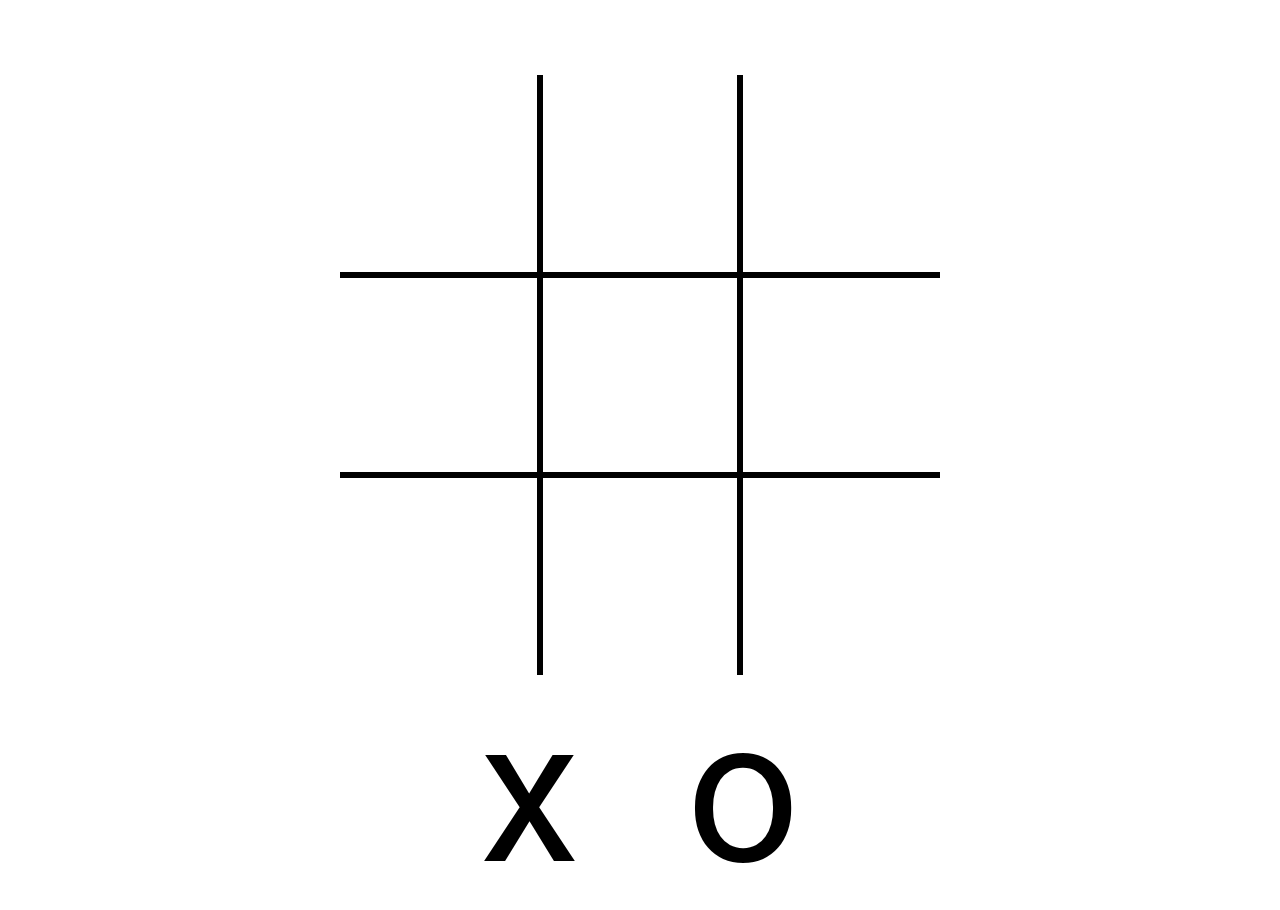
==== game.html @ 57effea3 "possible loop working" ====
<!DOCTYPE html>
<html lang="en">

<head>
    <meta charset="UTF-8">
    <meta name="viewport" content="width=device-width, initial-scale=1.0">
    <title>TIC TAC TOE</title>
    <link rel="stylesheet" href="./css/style.css">
    <link href="https://fonts.googleapis.com/css2?family=Roboto:wght@700&display=swap" rel="stylesheet">
</head>

<body>
    <!-- <h1>SCORE</h1>
    <p id="vs-text"></p>
    <p class="playerScores">
        <span>Player One: <b id="player1_score"></b>0</span>
        <span>Player Two: <b id="player2_score"></b>0</span>
    </p> -->


    <div id="blockParent">
        <div class="block" block-index="0">
            <button class="btn-one"></button>
        </div>
        <div class="block" block-index="1">
            <button class="btn-two"></button>
        </div>
        <div class="block" block-index="2">
            <button class="btn-three"></button>
        </div>
        <div class="block" block-index="3">
            <button class="btn-four"></button>
        </div>
        <div class="block" block-index="4">
            <button class="btn-five"></button>
        </div>
        <div class="block" block-index="5">
            <button class="btn-six"></button>
        </div>
        <div class="block" block-index="6">
            <button class="btn-seven"></button>
        </div>
        <div class="block" block-index="7">
            <button class="btn-eight"></button>
        </div>
        <div class="block" block-index="8">
            <button class="btn-nine"></button>
        </div>
    </div>

<div id="symbols">
    <div class="symbolX">x</div>

    <div class="symbolO">o</div>
</div>

<div class="win-alert">
    <div data-win-alert></div>
    <button id="playAgain">Play Again!</button>
</div>


    <script src="./js/app.js"></script>
</body>

</html>
---- css/style.css ----
h1 {
    text-align: center;
}

h2 {
    text-align: center;
}

.rules {
    text-align: left;
    font-size: 25px;
}

body {
    margin: 0;
    display: grid;
    justify-items: center;
    align-items: center;
}

#rules {
    width: 400px;
    margin-left: 0 auto;
    display: grid;
    grid-template-columns: 400px;
    grid-template-rows: 400px;
    border: solid;

}

#blockParent {
    width: 600px;
    margin-left: 0 auto;
    margin-top: 75px;
    display: grid;
    grid-template-columns: repeat(3, 200px);
    grid-template-rows: repeat(3, 200px);
}

.block {
    border: solid;
}

.block:first-child,
.block:nth-child(2),
.block:nth-child(3)  {
    border-top: none;
}

.block:first-child,
.block:nth-child(4),
.block:nth-child(7) {
    border-left: none;
}

.block:nth-child(3),
.block:nth-child(6),
.block:nth-child(9) {
    border-right: none;
}

.block:nth-child(7),
.block:nth-child(8),
.block:nth-child(9) {
    border-bottom: none;
}


.symbolX {
    font-size: 200px;
    font-family:  'Roboto', sans-serif;
}

.symbolO {
    font-size: 200px;
    font-family: 'Roboto', sans-serif;
}

#symbols {
    display: flex;
    flex-direction: row;
    justify-content: space-between; 
    width: 25%; 
}


.btn-one {
    background: transparent;
    border: none;
    width: 100%;
    height: 100%;
    font-size: 150px;
}

.btn-two {
    background: transparent;
    border: none;
    width: 100%;
    height: 100%;
    font-size: 150px;
}

.btn-three {
    background: transparent;
    border: none;
    width: 100%;
    height: 100%;
    font-size: 150px;
}

.btn-four {
    background: transparent;
    border: none;
    width: 100%;
    height: 100%;
    font-size: 150px;
}

.btn-five {
    background: transparent;
    border: none;
    width: 100%;
    height: 100%;
    font-size: 150px;
}

.btn-six {
    background: transparent;
    border: none;
    width: 100%;
    height: 100%;
    font-size: 150px;
}

.btn-seven {
    background: transparent;
    border: none;
    width: 100%;
    height: 100%;
    font-size: 150px;
}

.btn-eight {
    background: transparent;
    border: none;
    width: 100%;
    height: 100%;
    font-size: 150px;
}

.btn-nine {
    background: transparent;
    border: none;
    width: 100%;
    height: 100%;
    font-size: 150px;
}

.player2 {
    color: red;
}

.playerScores {
    display: flex;
    justify-content: space-between;
    flex-direction: row;
    width: 25%; 
}

.win-alert {
    display: none;
    position: fixed;
    top: 0;
    left: 0;
    right: 0;
    bottom: 0;
    background-color: rgba(0, 0, 0, 0.9);
    justify-content: center;
    align-items: center;
}

.win-alert.show {
    display: flex;
}

#playAgain {
    font-size: 25px;
    background-color: pink;
}
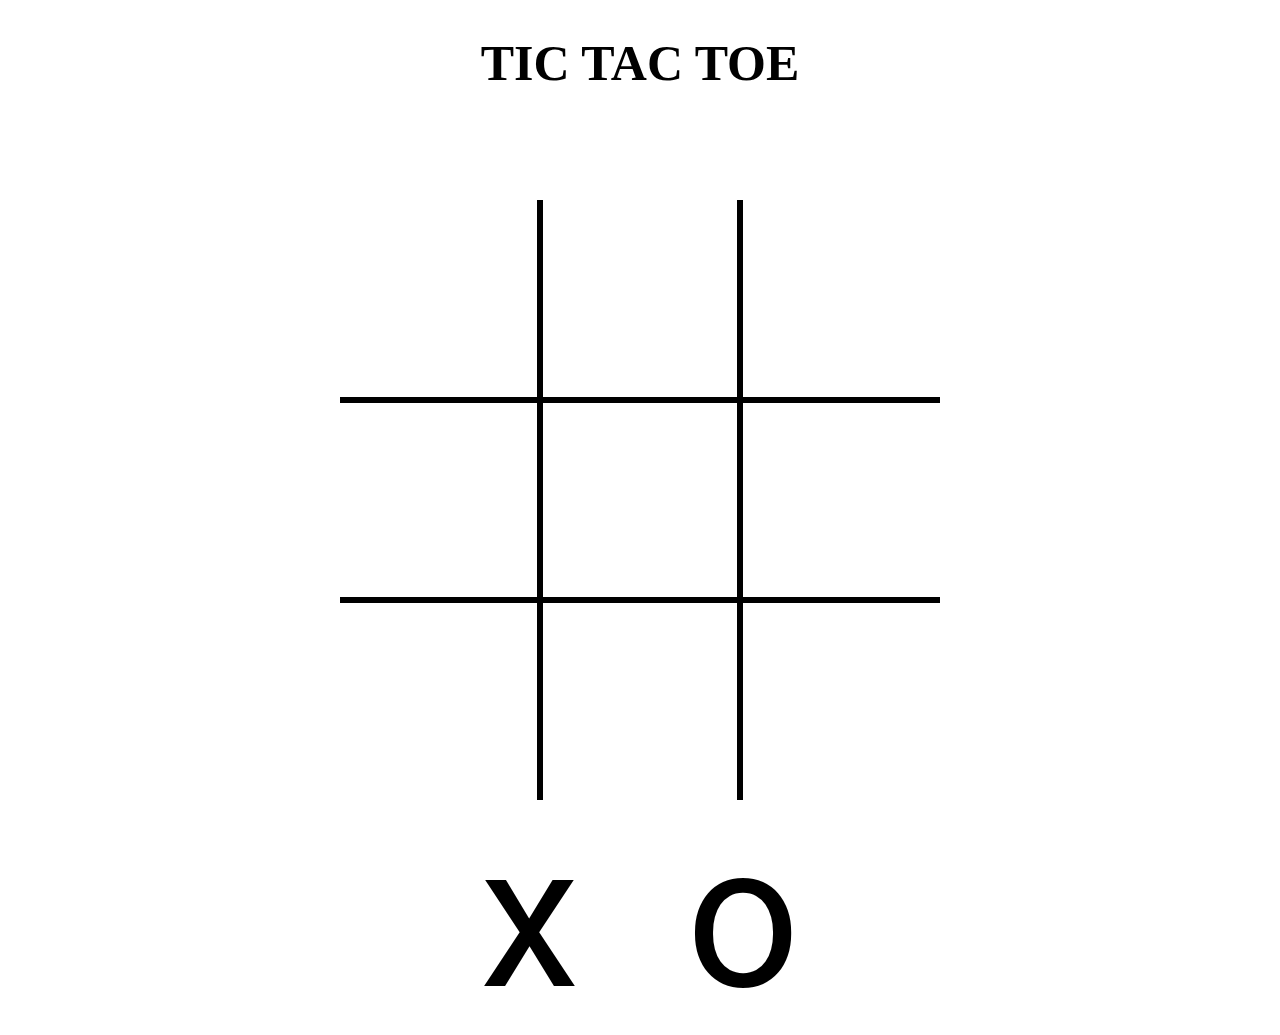
==== commit 436078d1: "functioning properly" ====
--- a/game.html
+++ b/game.html
@@ -10,13 +10,7 @@
 </head>
 
 <body>
-    <!-- <h1>SCORE</h1>
-    <p id="vs-text"></p>
-    <p class="playerScores">
-        <span>Player One: <b id="player1_score"></b>0</span>
-        <span>Player Two: <b id="player2_score"></b>0</span>
-    </p> -->
-
+    <h1>TIC TAC TOE</h1>
 
     <div id="blockParent">
         <div class="block" block-index="0">
--- a/css/style.css
+++ b/css/style.css
@@ -1,5 +1,6 @@
 h1 {
     text-align: center;
+    font-size: 50px;
 }
 
 h2 {
@@ -160,13 +161,6 @@
     color: red;
 }
 
-.playerScores {
-    display: flex;
-    justify-content: space-between;
-    flex-direction: row;
-    width: 25%; 
-}
-
 .win-alert {
     display: none;
     position: fixed;
@@ -186,4 +180,13 @@
 #playAgain {
     font-size: 25px;
     background-color: pink;
+}
+
+#startGame {
+    font-size: 50px;
+    background-color: pink;
+}
+
+#startGame:hover {
+    background-color: hotpink;
 }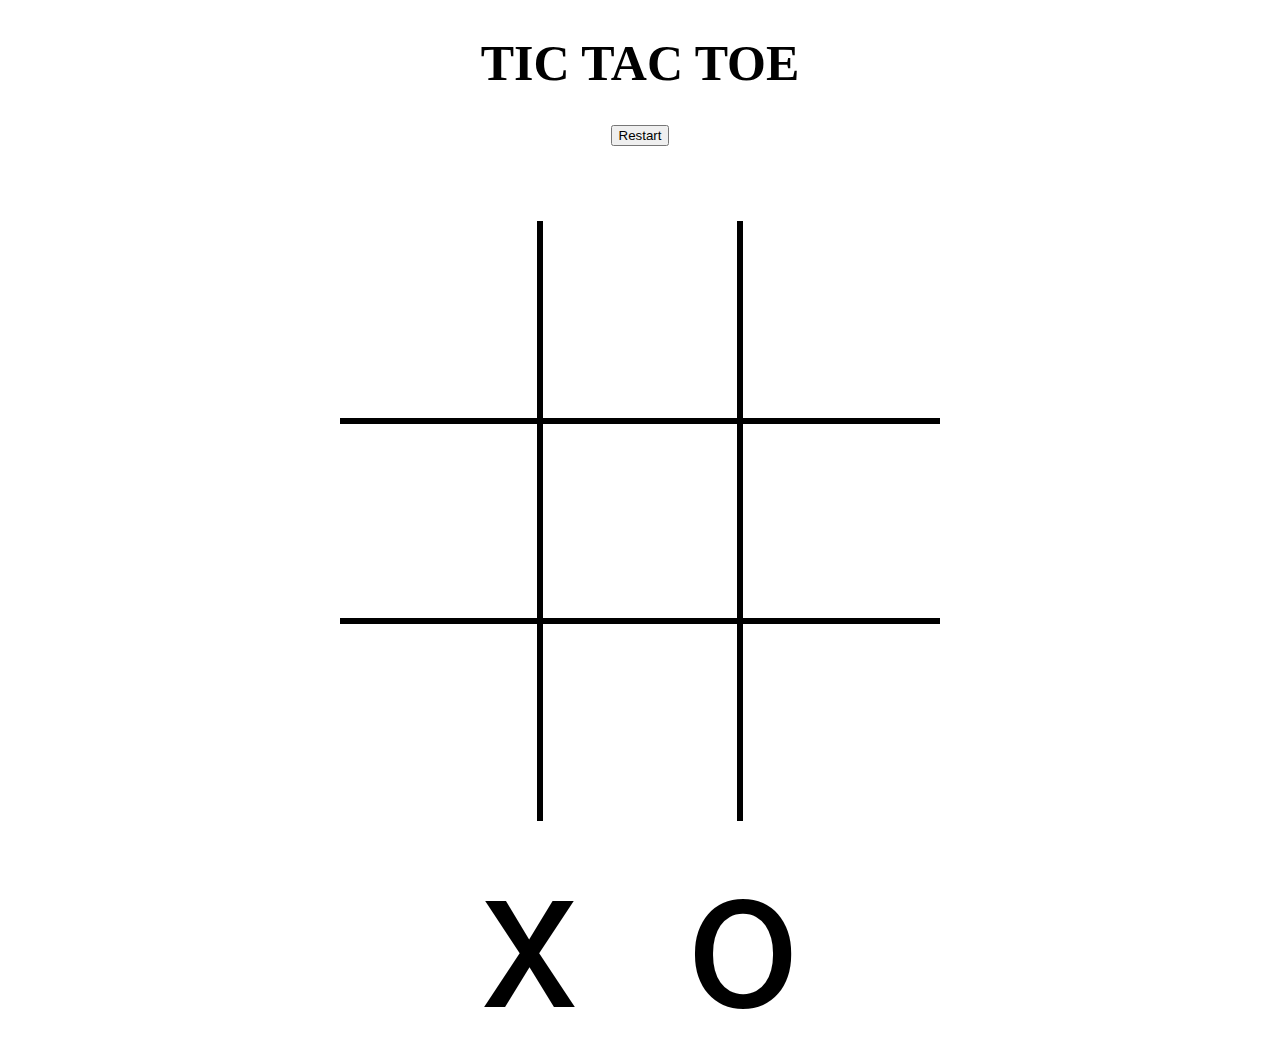
==== commit 45a246b2: "btn ten" ====
--- a/game.html
+++ b/game.html
@@ -11,6 +11,9 @@
 
 <body>
     <h1>TIC TAC TOE</h1>
+    <div>
+        <button class="btn-ten">Restart</button>
+    </div>
 
     <div id="blockParent">
         <div class="block" block-index="0">
@@ -40,12 +43,14 @@
         <div class="block" block-index="8">
             <button class="btn-nine"></button>
         </div>
+    
     </div>
 
+
 <div id="symbols">
-    <div class="symbolX">x</div>
+    <div class="symbolX" draggable="true">x</div>
 
-    <div class="symbolO">o</div>
+    <div class="symbolO" draggable="true">o</div>
 </div>
 
 <div class="win-alert">
--- a/css/style.css
+++ b/css/style.css
@@ -189,4 +189,10 @@
 
 #startGame:hover {
     background-color: hotpink;
+}
+
+.btn-ten {
+    width: 100%;
+    height: 100%;
+    
 }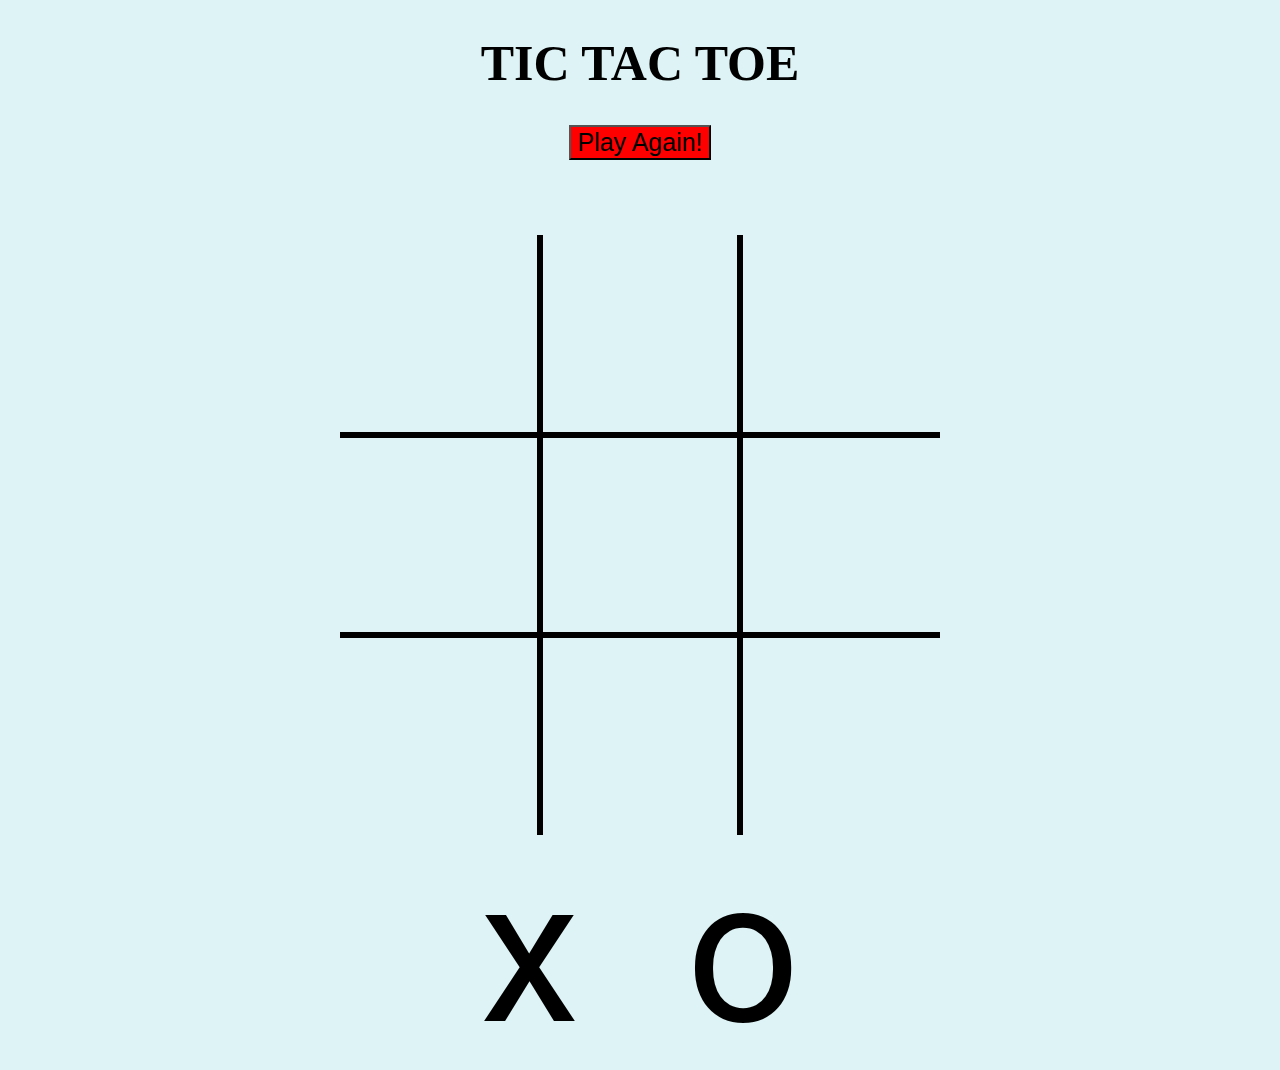
==== commit b684da27: "fixed rules" ====
--- a/game.html
+++ b/game.html
@@ -12,7 +12,7 @@
 <body>
     <h1>TIC TAC TOE</h1>
     <div>
-        <button class="btn-ten">Restart</button>
+        <button id="playAgain">Play Again!</button>
     </div>
 
     <div id="blockParent">
@@ -48,14 +48,9 @@
 
 
 <div id="symbols">
-    <div class="symbolX" draggable="true">x</div>
+    <div class="symbolX">x</div>
 
-    <div class="symbolO" draggable="true">o</div>
-</div>
-
-<div class="win-alert">
-    <div data-win-alert></div>
-    <button id="playAgain">Play Again!</button>
+    <div class="symbolO">o</div>
 </div>
 
 
--- a/css/style.css
+++ b/css/style.css
@@ -17,6 +17,7 @@
     display: grid;
     justify-items: center;
     align-items: center;
+    background-color: #ddf3f5;
 }
 
 #rules {
@@ -161,38 +162,18 @@
     color: red;
 }
 
-.win-alert {
-    display: none;
-    position: fixed;
-    top: 0;
-    left: 0;
-    right: 0;
-    bottom: 0;
-    background-color: rgba(0, 0, 0, 0.9);
-    justify-content: center;
-    align-items: center;
-}
-
-.win-alert.show {
-    display: flex;
-}
-
 #playAgain {
     font-size: 25px;
-    background-color: pink;
+    background-color: red;
+    width: 100%;
+    height: 100%;
 }
 
 #startGame {
     font-size: 50px;
-    background-color: pink;
+    background-color: white;
 }
 
 #startGame:hover {
-    background-color: hotpink;
+    background-color: red;
 }
-
-.btn-ten {
-    width: 100%;
-    height: 100%;
-    
-}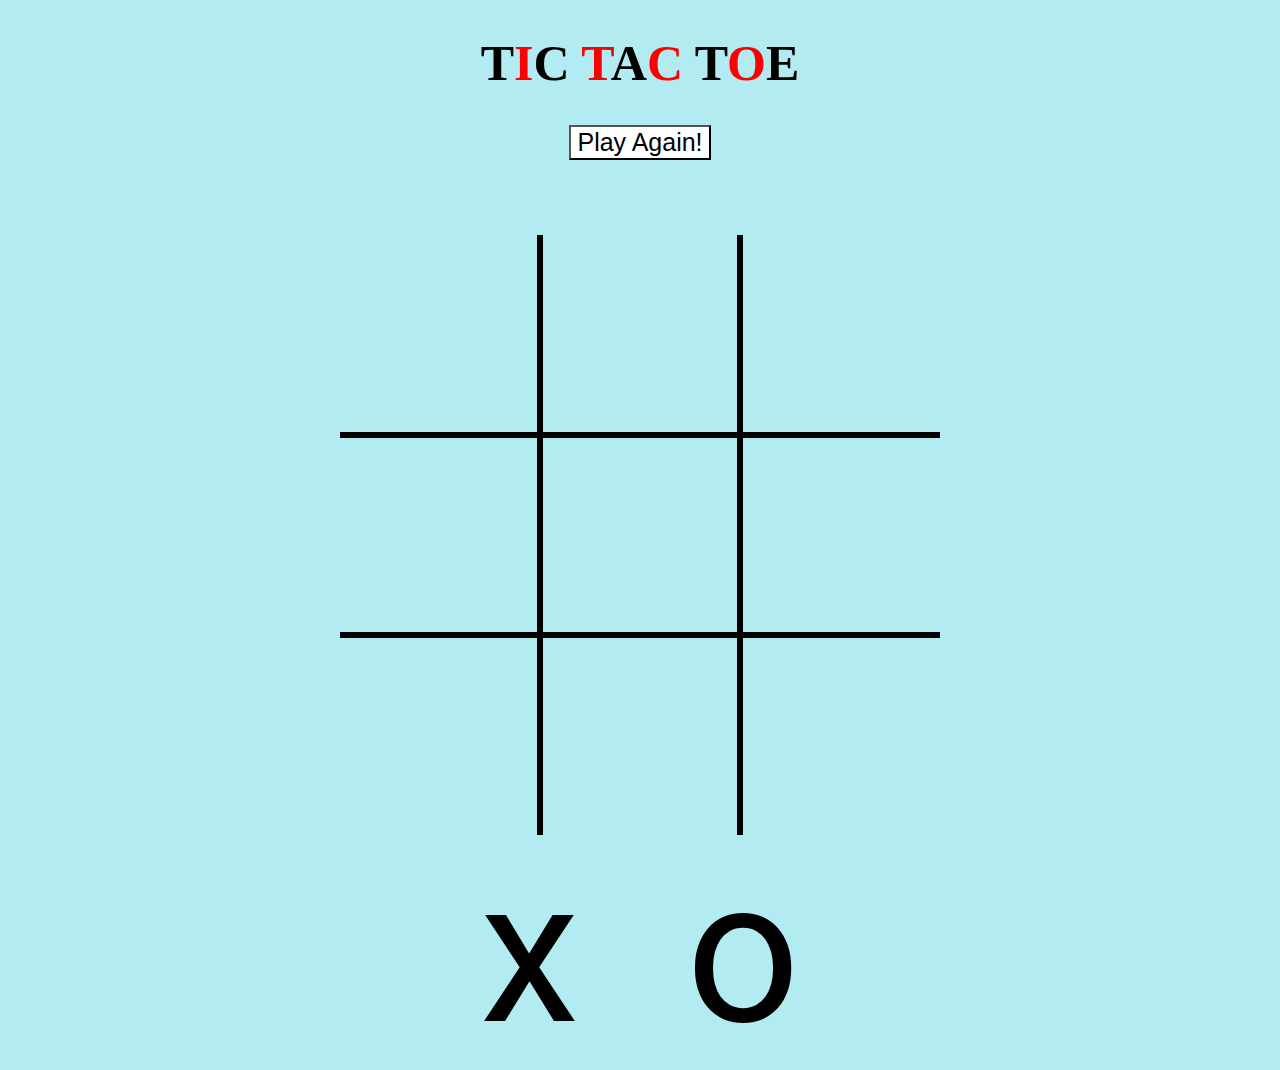
==== commit e0fe183a: "some styling" ====
--- a/game.html
+++ b/game.html
@@ -10,7 +10,14 @@
 </head>
 
 <body>
-    <h1>TIC TAC TOE</h1>
+    <h1>
+        T<span>I</span>C 
+
+        <span>T</span>A<span>C</span> 
+        
+        T<span>O</span>E
+    </h1>
+
     <div>
         <button id="playAgain">Play Again!</button>
     </div>
--- a/css/style.css
+++ b/css/style.css
@@ -1,6 +1,10 @@
 h1 {
     text-align: center;
     font-size: 50px;
+}
+
+span{
+    color: red;
 }
 
 h2 {
@@ -17,7 +21,7 @@
     display: grid;
     justify-items: center;
     align-items: center;
-    background-color: #ddf3f5;
+    background-color: #b2ebf2;
 }
 
 #rules {
@@ -92,6 +96,7 @@
     width: 100%;
     height: 100%;
     font-size: 150px;
+    cursor: pointer;
 }
 
 .btn-two {
@@ -100,6 +105,7 @@
     width: 100%;
     height: 100%;
     font-size: 150px;
+    cursor: pointer;
 }
 
 .btn-three {
@@ -108,6 +114,7 @@
     width: 100%;
     height: 100%;
     font-size: 150px;
+    cursor: pointer;
 }
 
 .btn-four {
@@ -116,6 +123,7 @@
     width: 100%;
     height: 100%;
     font-size: 150px;
+    cursor: pointer;
 }
 
 .btn-five {
@@ -124,6 +132,7 @@
     width: 100%;
     height: 100%;
     font-size: 150px;
+    cursor: pointer;
 }
 
 .btn-six {
@@ -132,6 +141,7 @@
     width: 100%;
     height: 100%;
     font-size: 150px;
+    cursor: pointer;
 }
 
 .btn-seven {
@@ -140,6 +150,7 @@
     width: 100%;
     height: 100%;
     font-size: 150px;
+    cursor: pointer;
 }
 
 .btn-eight {
@@ -148,6 +159,7 @@
     width: 100%;
     height: 100%;
     font-size: 150px;
+    cursor: pointer;
 }
 
 .btn-nine {
@@ -156,6 +168,7 @@
     width: 100%;
     height: 100%;
     font-size: 150px;
+    cursor: pointer;
 }
 
 .player2 {
@@ -164,9 +177,14 @@
 
 #playAgain {
     font-size: 25px;
-    background-color: red;
+    background-color:white;
     width: 100%;
     height: 100%;
+}
+
+#playAgain:hover {
+    background-color: red;
+    cursor: pointer;
 }
 
 #startGame {
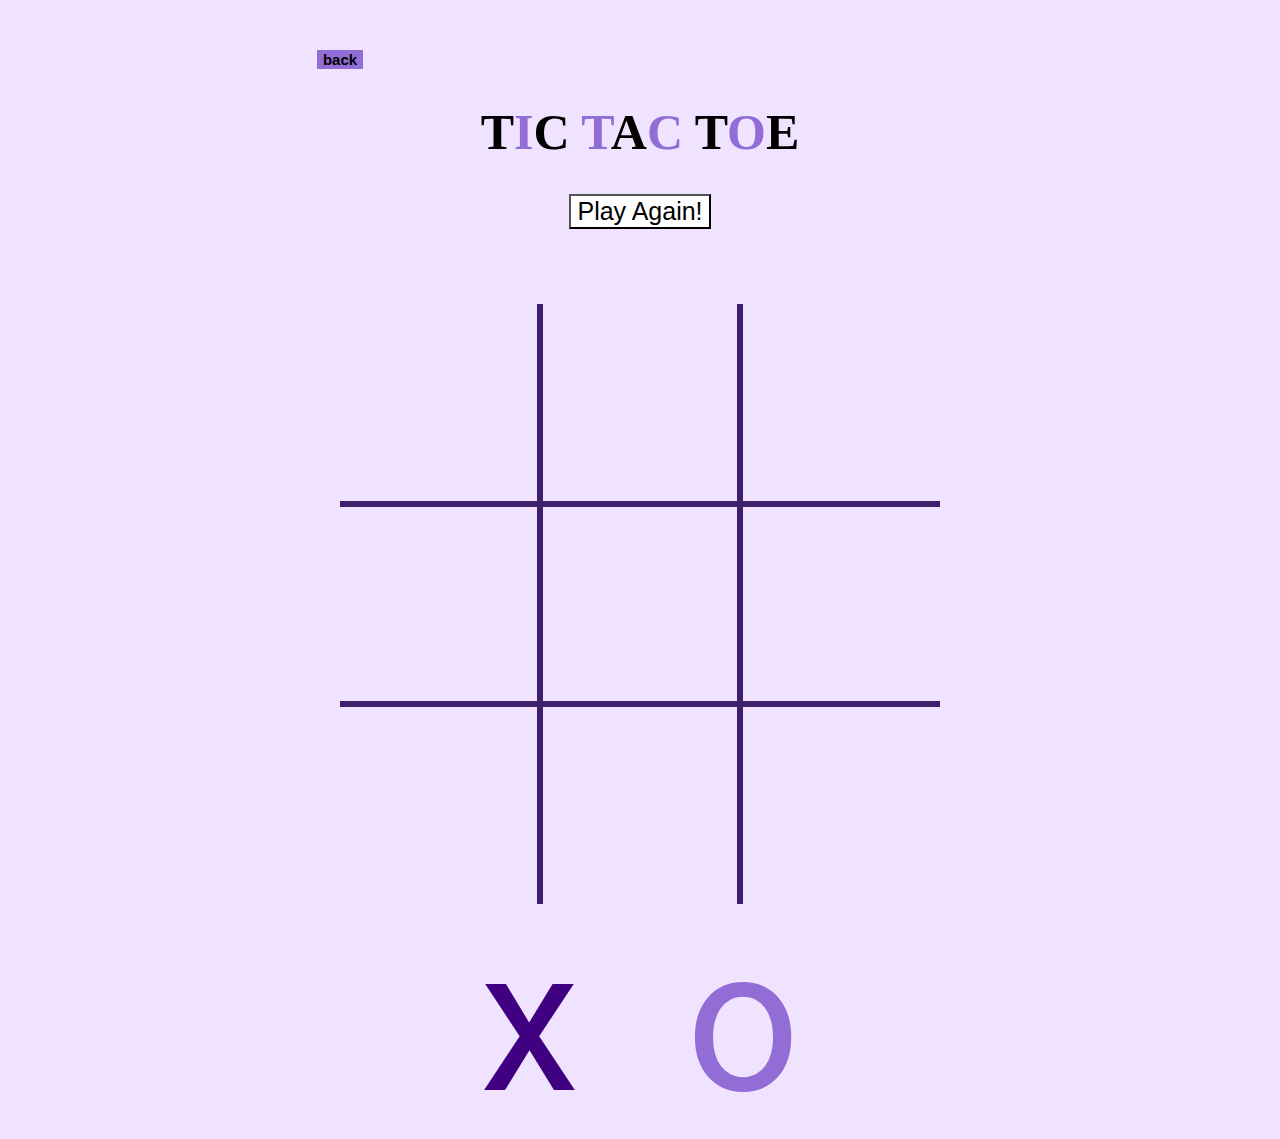
==== commit c8cfb4e1: "back button" ====
--- a/game.html
+++ b/game.html
@@ -10,6 +10,10 @@
 </head>
 
 <body>
+    <a href="index.html" target="rulesPage">
+        <button class="backButton"><b>back</b></button>
+    </a>
+
     <h1>
         T<span>I</span>C 
 
--- a/css/style.css
+++ b/css/style.css
@@ -4,7 +4,7 @@
 }
 
 span{
-    color: red;
+    color: #916dd5;
 }
 
 h2 {
@@ -21,7 +21,7 @@
     display: grid;
     justify-items: center;
     align-items: center;
-    background-color: #b2ebf2;
+    background-color: #f0e3ff;
 }
 
 #rules {
@@ -30,7 +30,7 @@
     display: grid;
     grid-template-columns: 400px;
     grid-template-rows: 400px;
-    border: solid;
+    border:  #3e206d solid;
 
 }
 
@@ -41,6 +41,7 @@
     display: grid;
     grid-template-columns: repeat(3, 200px);
     grid-template-rows: repeat(3, 200px);
+    color: #3e206d;
 }
 
 .block {
@@ -75,11 +76,13 @@
 .symbolX {
     font-size: 200px;
     font-family:  'Roboto', sans-serif;
+    color: #400082;
 }
 
 .symbolO {
     font-size: 200px;
     font-family: 'Roboto', sans-serif;
+    color: #916dd5;
 }
 
 #symbols {
@@ -171,8 +174,12 @@
     cursor: pointer;
 }
 
+.player1 {
+    color: #400082;
+}
+
 .player2 {
-    color: red;
+    color: #916dd5;
 }
 
 #playAgain {
@@ -183,7 +190,8 @@
 }
 
 #playAgain:hover {
-    background-color: red;
+    background-color: #3e206d;
+    color: white;
     cursor: pointer;
 }
 
@@ -193,5 +201,21 @@
 }
 
 #startGame:hover {
-    background-color: red;
-}
+    background-color: #3e206d;
+    color: white;
+    cursor: pointer;
+}
+
+.backButton {
+    margin-right: 600px;
+    margin-top: 50px;
+    background-color: #916dd5;
+    font-size: 15px;
+    border: none;
+
+}
+
+.backButton:hover {
+    background-color: white;
+    cursor: pointer;
+}